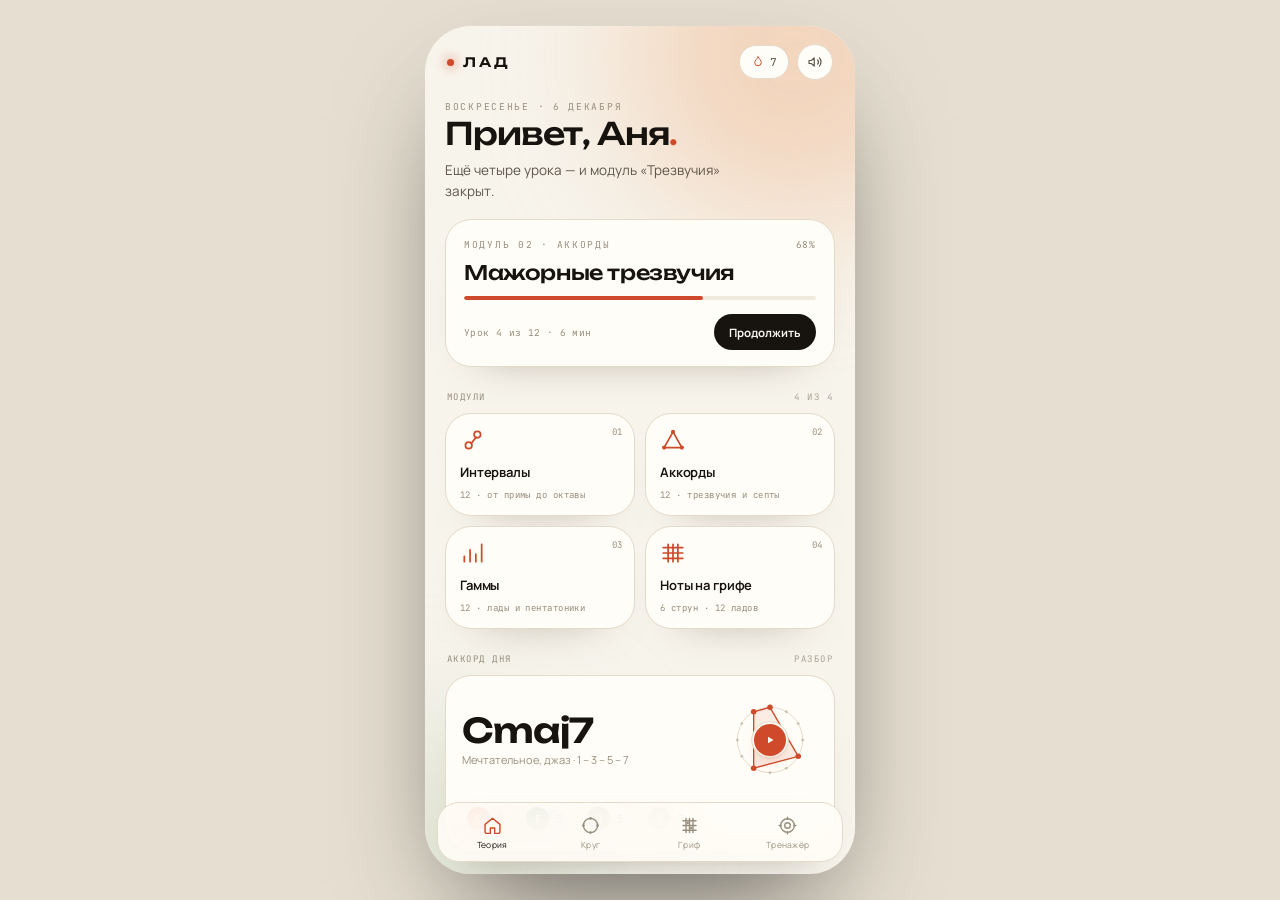
==== app.html @ 46d34e44 "ЛАД: четыре варианта дизайна, локальные шрифты и Android-оболочка" ====
<!doctype html>
<html lang="ru">
<head>
<meta charset="utf-8">
<meta name="viewport" content="width=device-width, initial-scale=1, viewport-fit=cover">
<title>ЛАД — теория на грифе</title>
<link rel="stylesheet" href="assets/fonts/fonts.css">
<link rel="stylesheet" href="assets/app.css">
</head>
<body>
<div class="app" id="app">
<script>document.getElementById('app').dataset.theme = new URLSearchParams(location.search).get('theme') || 'air';</script>
  <div class="glow" aria-hidden="true"><span></span><span></span></div>

  <header class="topbar">
    <div class="brand"><span class="brand-dot"></span>ЛАД</div>
    <div class="top-actions">
      <div class="streak" title="Серия дней подряд">
        <svg viewBox="0 0 24 24" width="14" height="14" fill="none" stroke="currentColor" stroke-width="1.7" stroke-linecap="round" stroke-linejoin="round"><path d="M12 3.4c2.9 3.7 5.6 6 5.6 9.5a5.6 5.6 0 0 1-11.2 0c0-1.9 1-3.4 2.5-4.9.9-1 2.1-2.5 3.1-4.6Z"/></svg>
        <span>7</span>
      </div>
      <button class="icon-btn" id="soundBtn" aria-label="Включить или выключить звук"></button>
    </div>
  </header>

  <main class="screen" id="screen"></main>

  <nav class="tabbar" aria-label="Разделы">
    <button class="tab" data-act="tab" data-tab="home">
      <svg viewBox="0 0 24 24" fill="none" stroke="currentColor" stroke-width="1.6" stroke-linecap="round" stroke-linejoin="round"><path d="M3.5 10.7 12 3.7l8.5 7v8.5a1.8 1.8 0 0 1-1.8 1.8h-4.2v-6.2h-5V21H5.3a1.8 1.8 0 0 1-1.8-1.8Z"/></svg>
      <span>Теория</span>
    </button>
    <button class="tab" data-act="tab" data-tab="circle">
      <svg viewBox="0 0 24 24" fill="none" stroke="currentColor" stroke-width="1.6"><circle cx="12" cy="12" r="8.1"/><circle cx="12" cy="3.9" r="1.5" fill="currentColor" stroke="none"/><circle cx="20.1" cy="12" r="1.5" fill="currentColor" stroke="none"/><circle cx="12" cy="20.1" r="1.5" fill="currentColor" stroke="none"/><circle cx="3.9" cy="12" r="1.5" fill="currentColor" stroke="none"/></svg>
      <span>Круг</span>
    </button>
    <button class="tab" data-act="tab" data-tab="neck">
      <svg viewBox="0 0 24 24" fill="none" stroke="currentColor" stroke-width="1.6" stroke-linecap="round"><path d="M4.5 6.5h15M4.5 12h15M4.5 17.5h15M8 4v16M12 4v16M16 4v16"/><circle cx="10" cy="9.2" r="1.35" fill="currentColor" stroke="none"/><circle cx="14" cy="14.8" r="1.35" fill="currentColor" stroke="none"/></svg>
      <span>Гриф</span>
    </button>
    <button class="tab" data-act="tab" data-tab="train">
      <svg viewBox="0 0 24 24" fill="none" stroke="currentColor" stroke-width="1.6"><circle cx="12" cy="12" r="7.8"/><circle cx="12" cy="12" r="3.2"/><path d="M12 2.4v2.4M12 19.2v2.4M2.4 12h2.4M19.2 12h2.4" stroke-linecap="round"/></svg>
      <span>Тренажёр</span>
    </button>
  </nav>
</div>
<script src="assets/app.js"></script>
</body>
</html>
---- assets/fonts/fonts.css ----
@font-face {
  font-family: "Unbounded";
  font-style: normal;
  font-weight: 200 900;
  font-display: swap;
  src: url("unbounded-cyr.woff2") format("woff2");
  unicode-range: U+0301, U+0400-045F, U+0490-0491, U+04B0-04B1, U+2116;
}

@font-face {
  font-family: "Unbounded";
  font-style: normal;
  font-weight: 200 900;
  font-display: swap;
  src: url("unbounded-lat.woff2") format("woff2");
  unicode-range: U+0000-00FF, U+0131, U+0152-0153, U+02BB-02BC, U+02C6, U+02DA, U+02DC, U+0304, U+0308, U+0329, U+2000-206F, U+20AC, U+2122, U+2191, U+2193, U+2212, U+2215, U+FEFF, U+FFFD;
}

@font-face {
  font-family: "Manrope";
  font-style: normal;
  font-weight: 200 800;
  font-display: swap;
  src: url("manrope-cyr.woff2") format("woff2");
  unicode-range: U+0301, U+0400-045F, U+0490-0491, U+04B0-04B1, U+2116;
}

@font-face {
  font-family: "Manrope";
  font-style: normal;
  font-weight: 200 800;
  font-display: swap;
  src: url("manrope-lat.woff2") format("woff2");
  unicode-range: U+0000-00FF, U+0131, U+0152-0153, U+02BB-02BC, U+02C6, U+02DA, U+02DC, U+0304, U+0308, U+0329, U+2000-206F, U+20AC, U+2122, U+2191, U+2193, U+2212, U+2215, U+FEFF, U+FFFD;
}

@font-face {
  font-family: "JetBrains Mono";
  font-style: normal;
  font-weight: 100 800;
  font-display: swap;
  src: url("jetbrains-mono-cyr.woff2") format("woff2");
  unicode-range: U+0301, U+0400-045F, U+0490-0491, U+04B0-04B1, U+2116;
}

@font-face {
  font-family: "JetBrains Mono";
  font-style: normal;
  font-weight: 100 800;
  font-display: swap;
  src: url("jetbrains-mono-lat.woff2") format("woff2");
  unicode-range: U+0000-00FF, U+0131, U+0152-0153, U+02BB-02BC, U+02C6, U+02DA, U+02DC, U+0304, U+0308, U+0329, U+2000-206F, U+20AC, U+2122, U+2191, U+2193, U+2212, U+2215, U+FEFF, U+FFFD;
}

@font-face {
  font-family: "Playfair Display";
  font-style: italic;
  font-weight: 400 900;
  font-display: swap;
  src: url("playfair-cyr-italic.woff2") format("woff2");
  unicode-range: U+0301, U+0400-045F, U+0490-0491, U+04B0-04B1, U+2116;
}

@font-face {
  font-family: "Playfair Display";
  font-style: italic;
  font-weight: 400 900;
  font-display: swap;
  src: url("playfair-lat-italic.woff2") format("woff2");
  unicode-range: U+0000-00FF, U+0131, U+0152-0153, U+02BB-02BC, U+02C6, U+02DA, U+02DC, U+0304, U+0308, U+0329, U+2000-206F, U+20AC, U+2122, U+2191, U+2193, U+2212, U+2215, U+FEFF, U+FFFD;
}

@font-face {
  font-family: "Playfair Display";
  font-style: normal;
  font-weight: 400 900;
  font-display: swap;
  src: url("playfair-cyr.woff2") format("woff2");
  unicode-range: U+0301, U+0400-045F, U+0490-0491, U+04B0-04B1, U+2116;
}

@font-face {
  font-family: "Playfair Display";
  font-style: normal;
  font-weight: 400 900;
  font-display: swap;
  src: url("playfair-lat.woff2") format("woff2");
  unicode-range: U+0000-00FF, U+0131, U+0152-0153, U+02BB-02BC, U+02C6, U+02DA, U+02DC, U+0304, U+0308, U+0329, U+2000-206F, U+20AC, U+2122, U+2191, U+2193, U+2212, U+2215, U+FEFF, U+FFFD;
}
---- assets/app.css ----
/* ============================================================
   ЛАД — прототип приложения для гитаристов
   Один интерфейс · четыре темы
   ============================================================ */

*, *::before, *::after { box-sizing: border-box; }
html, body { height: 100%; }
body {
  margin: 0;
  overflow: hidden;
  background: #0c0c0e;
  color: #15130f;
  font-family: "Manrope", "Segoe UI", system-ui, -apple-system, sans-serif;
  -webkit-font-smoothing: antialiased;
  text-rendering: optimizeLegibility;
}
button { font: inherit; color: inherit; background: none; border: 0; padding: 0; cursor: pointer; -webkit-tap-highlight-color: transparent; }
button:focus-visible, a:focus-visible { outline: 2px solid var(--accent); outline-offset: 3px; }
input { font: inherit; }
p { margin: 0; }
::selection { background: var(--accent); color: var(--accent-ink); }

/* ------------------------------------------------ app shell */
.app {
  position: relative;
  isolation: isolate;
  display: flex;
  flex-direction: column;
  width: 100%;
  max-width: 430px;
  height: 100%;
  max-height: 920px;
  margin: 0 auto;
  overflow: hidden;
  background: var(--bg);
  color: var(--ink);
}

@media (min-width: 760px) {
  body { display: grid; place-items: center; padding: 26px; background: var(--stage, #0c0c0e); }
  .app {
    height: min(900px, calc(100vh - 52px));
    border-radius: 46px;
    box-shadow: 0 50px 120px -40px rgba(0, 0, 0, .65), 0 0 0 1px rgba(255, 255, 255, .06);
  }
}

/* decorative light */
.glow { position: absolute; inset: 0; z-index: 0; overflow: hidden; pointer-events: none; }
.glow span { position: absolute; display: block; border-radius: 50%; filter: blur(70px); opacity: .55; }

.topbar, .screen, .tabbar { position: relative; z-index: 1; }

/* ------------------------------------------------ tokens */
.app[data-theme="air"] {
  --bg: #f7f4ec;
  --surface: #fffdf7;
  --surface-2: #f0eadc;
  --ink: #17140f;
  --ink-2: #5d564b;
  --ink-3: #988f7f;
  --line: #e3dac9;
  --line-2: #efe8da;
  --node: #fffdf7;
  --node-line: #e7dcca;
  --accent: #cf4a2a;
  --accent-ink: #fff7f1;
  --accent-2: #5f7357;
  --accent-fill: rgba(207, 74, 42, .09);
  --deg-5: #8b8375;
  --deg-7: #b8ae9b;
  --dot-ink: #fffaf4;
  --tab-bg: rgba(255, 253, 247, .86);
  --card-shadow: 0 22px 46px -38px rgba(70, 48, 24, .55);
  --radius: 26px;
  --font-display: "Unbounded", "Manrope", sans-serif;
  --stage: #e6dfd1;
}
.app[data-theme="night"] {
  --bg: #09090b;
  --surface: #111114;
  --surface-2: #17171b;
  --ink: #f3efe5;
  --ink-2: #a9a49a;
  --ink-3: #6f6b61;
  --line: #242428;
  --line-2: #2e2e34;
  --node: #141418;
  --node-line: #2b2b31;
  --accent: #f0b23e;
  --accent-ink: #171005;
  --accent-2: #9080ff;
  --accent-fill: rgba(240, 178, 62, .11);
  --deg-5: #4b4b54;
  --deg-7: #35353c;
  --dot-ink: #fbf6ea;
  --tab-bg: rgba(13, 13, 16, .82);
  --card-shadow: none;
  --radius: 24px;
  --font-display: "Manrope", sans-serif;
  --stage: #050506;
}
.app[data-theme="glass"] {
  --bg: #110d22;
  --surface: rgba(255, 255, 255, .065);
  --surface-2: rgba(255, 255, 255, .10);
  --ink: #f8f6ff;
  --ink-2: #c7bfe3;
  --ink-3: #8e85ad;
  --line: rgba(255, 255, 255, .14);
  --line-2: rgba(255, 255, 255, .09);
  --node: rgba(255, 255, 255, .06);
  --node-line: rgba(255, 255, 255, .13);
  --accent: #79e3c0;
  --accent-ink: #062a21;
  --accent-2: #b8a2ff;
  --accent-fill: rgba(121, 227, 192, .12);
  --deg-5: #5d5580;
  --deg-7: #453f60;
  --dot-ink: #07271f;
  --tab-bg: rgba(26, 20, 48, .55);
  --card-shadow: inset 0 1px 0 rgba(255, 255, 255, .10), 0 18px 40px -30px rgba(0, 0, 0, .8);
  --radius: 26px;
  --font-display: "Unbounded", "Manrope", sans-serif;
  --stage: #090614;
}
.app[data-theme="score"] {
  --bg: #f0e9da;
  --surface: #f9f4e7;
  --surface-2: #e8dfcc;
  --ink: #211d17;
  --ink-2: #5e5545;
  --ink-3: #948a76;
  --line: #d6cbb6;
  --line-2: #e4dbc9;
  --node: #f7f1e3;
  --node-line: #d8ccb7;
  --accent: #8b2e22;
  --accent-ink: #fbf4e6;
  --accent-2: #2e4a39;
  --accent-fill: rgba(139, 46, 34, .08);
  --deg-5: #7b7059;
  --deg-7: #a79b83;
  --dot-ink: #fbf5e8;
  --tab-bg: rgba(240, 233, 218, .95);
  --card-shadow: 0 1px 0 rgba(255, 255, 255, .7) inset, 0 12px 30px -28px rgba(60, 45, 25, .6);
  --radius: 8px;
  --font-display: "Playfair Display", Georgia, serif;
  --stage: #d9d0bd;
}

/* stage behind the phone frame (desktop) */
body[data-theme="air"] { background: #e6dfd1; }
body[data-theme="night"] { background: #050506; }
body[data-theme="glass"] { background: #090614; }
body[data-theme="score"] { background: #d9d0bd; }

/* theme atmospheres */
.app[data-theme="air"] .glow span:nth-child(1) { width: 340px; height: 340px; top: -140px; right: -110px; background: #f0c7a8; opacity: .7; }
.app[data-theme="air"] .glow span:nth-child(2) { width: 300px; height: 300px; bottom: -150px; left: -130px; background: #cfd8c2; opacity: .55; }
.app[data-theme="night"] .glow span:nth-child(1) { width: 420px; height: 420px; top: 60px; left: 50%; transform: translateX(-50%); background: #f0b23e; opacity: .10; }
.app[data-theme="night"] .glow span:nth-child(2) { width: 260px; height: 260px; bottom: -120px; right: -100px; background: #6b5cff; opacity: .10; }
.app[data-theme="glass"] { background: radial-gradient(120% 80% at 12% 0%, #2b1d55 0%, transparent 62%), radial-gradient(100% 70% at 92% 16%, #103c43 0%, transparent 58%), radial-gradient(130% 90% at 50% 112%, #241a46 0%, transparent 62%), #100c1f; }
.app[data-theme="glass"] .glow span:nth-child(1) { width: 320px; height: 320px; top: -100px; left: -80px; background: #7a4dff; opacity: .35; }
.app[data-theme="glass"] .glow span:nth-child(2) { width: 300px; height: 300px; bottom: -110px; right: -90px; background: #25b39a; opacity: .28; }
.app[data-theme="score"]::before {
  content: ""; position: absolute; inset: 0; z-index: 0; pointer-events: none;
  background-image: repeating-linear-gradient(to bottom, transparent 0 27px, rgba(70, 50, 30, .035) 27px 28px);
}
.app[data-theme="score"] .glow { display: none; }

/* ------------------------------------------------ top bar */
.topbar {
  display: flex; align-items: center; justify-content: space-between;
  gap: 12px; padding: 18px 22px 8px; min-height: 58px;
}
.brand {
  display: flex; align-items: center; gap: 9px;
  font-family: var(--font-display); font-size: 13px; font-weight: 600;
  letter-spacing: .22em;
}
.brand-dot { width: 7px; height: 7px; border-radius: 50%; background: var(--accent); box-shadow: 0 0 12px var(--accent); }
[data-theme="score"] .brand { font-family: "Playfair Display", serif; font-weight: 600; letter-spacing: .1em; font-size: 16px; }
[data-theme="score"] .brand-dot { border-radius: 0; transform: rotate(45deg); width: 6px; height: 6px; }
.top-actions { display: flex; align-items: center; gap: 8px; }
.streak {
  display: flex; align-items: center; gap: 5px;
  height: 34px; padding: 0 11px; border-radius: 999px;
  border: 1px solid var(--line); color: var(--ink-2);
  font-family: "JetBrains Mono", monospace; font-size: 11px;
  background: var(--surface);
}
.streak svg { color: var(--accent); }
.icon-btn {
  width: 36px; height: 36px; border-radius: 50%;
  display: grid; place-items: center;
  border: 1px solid var(--line); color: var(--ink-2);
  background: var(--surface);
  transition: color .2s, border-color .2s;
}
.icon-btn:hover { color: var(--ink); }
[data-theme="glass"] .icon-btn, [data-theme="glass"] .streak { backdrop-filter: blur(14px); }

/* ------------------------------------------------ screen */
.screen {
  flex: 1;
  overflow-y: auto;
  overflow-x: hidden;
  padding: 4px 20px 116px;
  scrollbar-width: none;
  overscroll-behavior: contain;
}
.screen::-webkit-scrollbar { display: none; }

.shead { display: flex; align-items: flex-end; justify-content: space-between; gap: 12px; margin: 8px 0 16px; }
.shead h1 {
  margin: 5px 0 0;
  font-family: var(--font-display);
  font-size: 31px; font-weight: 500; line-height: 1.02; letter-spacing: -.03em;
  color: var(--ink);
}
[data-theme="night"] .shead h1 { font-weight: 800; letter-spacing: -.045em; }
[data-theme="score"] .shead h1 { font-size: 37px; font-weight: 500; letter-spacing: -.01em; }
.shead .meta {
  font-family: "JetBrains Mono", monospace; font-size: 9px;
  letter-spacing: .14em; text-transform: uppercase; color: var(--ink-3);
  text-align: right; padding-bottom: 4px; line-height: 1.7;
}
.kicker {
  font-family: "JetBrains Mono", monospace; font-size: 9.5px;
  letter-spacing: .18em; text-transform: uppercase; color: var(--ink-3);
}
.lead { margin: -6px 0 18px; font-size: 13.5px; line-height: 1.55; color: var(--ink-2); max-width: 300px; }
.dot-accent { color: var(--accent); }
.mono { font-family: "JetBrains Mono", monospace; font-size: 9.5px; letter-spacing: .08em; color: var(--ink-3); }

.slabel {
  display: flex; align-items: center; justify-content: space-between;
  margin: 24px 2px 10px;
  font-family: "JetBrains Mono", monospace; font-size: 9px;
  letter-spacing: .16em; text-transform: uppercase; color: var(--ink-3);
}
.slabel span:last-child { color: var(--ink-3); opacity: .8; }

/* ------------------------------------------------ primitives */
.card {
  background: var(--surface);
  border: 1px solid var(--line);
  border-radius: var(--radius);
  box-shadow: var(--card-shadow);
}
[data-theme="glass"] .card { backdrop-filter: blur(18px) saturate(130%); }

.seg {
  display: flex; gap: 3px; padding: 4px;
  background: var(--surface-2);
  border-radius: 999px;
  border: 1px solid transparent;
}
[data-theme="glass"] .seg { border-color: var(--line); backdrop-filter: blur(14px); }
.seg button {
  flex: 1; height: 34px; border-radius: 999px;
  font-size: 11.5px; font-weight: 600; color: var(--ink-3);
  transition: background .25s ease, color .25s ease;
}
.seg button.on { background: var(--surface); color: var(--ink); box-shadow: 0 2px 10px -4px rgba(0, 0, 0, .3); }
[data-theme="night"] .seg button.on { background: var(--accent); color: var(--accent-ink); }
[data-theme="glass"] .seg button.on { background: rgba(255, 255, 255, .12); color: var(--ink); }
[data-theme="score"] .seg { border-radius: 4px; background: transparent; border: 1px solid var(--line); padding: 3px; }
[data-theme="score"] .seg button { border-radius: 2px; font-family: "JetBrains Mono", monospace; font-size: 10px; letter-spacing: .08em; text-transform: uppercase; }
[data-theme="score"] .seg button.on { background: var(--ink); color: var(--bg); }

.btn-primary {
  display: inline-flex; align-items: center; justify-content: center; gap: 10px;
  height: 52px; padding: 0 22px; border-radius: 16px;
  background: var(--accent); color: var(--accent-ink);
  font-weight: 700; font-size: 13.5px;
  box-shadow: 0 16px 30px -18px var(--accent);
  transition: transform .18s ease, box-shadow .18s ease;
}
.btn-primary:active { transform: scale(.985); }
[data-theme="score"] .btn-primary { border-radius: 3px; font-family: "JetBrains Mono", monospace; font-size: 11px; letter-spacing: .12em; text-transform: uppercase; }
[data-theme="glass"] .btn-primary { background: linear-gradient(135deg, #8ff0d1, #6ad3c4); }
.btn-sm {
  height: 36px; padding: 0 15px; border-radius: 999px;
  background: var(--ink); color: var(--bg);
  font-size: 11.5px; font-weight: 700;
}
[data-theme="score"] .btn-sm { border-radius: 3px; font-family: "JetBrains Mono", monospace; font-size: 10px; letter-spacing: .06em; }

/* ------------------------------------------------ home */
.hero { padding: 18px 18px 16px; margin-top: 4px; }
.hero-top { display: flex; justify-content: space-between; align-items: center; }
.hero-title { margin: 10px 0 12px; font-family: var(--font-display); font-size: 20px; font-weight: 500; letter-spacing: -.02em; line-height: 1.15; }
[data-theme="night"] .hero-title { font-weight: 700; }
[data-theme="score"] .hero-title { font-size: 24px; }
.bar { height: 4px; border-radius: 99px; background: var(--surface-2); overflow: hidden; }
.bar i { display: block; height: 100%; border-radius: 99px; background: var(--accent); }
.hero-foot { display: flex; align-items: center; justify-content: space-between; gap: 10px; margin-top: 14px; }
.hero-foot span { font-family: "JetBrains Mono", monospace; font-size: 9.5px; color: var(--ink-3); letter-spacing: .04em; }

.mod-grid { display: grid; grid-template-columns: 1fr 1fr; gap: 10px; }
.mod {
  position: relative; overflow: hidden;
  padding: 13px 14px 12px; min-height: 96px;
  display: flex; flex-direction: column; justify-content: space-between;
  text-align: left;
  background: var(--surface); border: 1px solid var(--line); border-radius: var(--radius);
  box-shadow: var(--card-shadow);
  transition: transform .2s ease, border-color .2s ease;
}
.mod:hover { transform: translateY(-2px); border-color: var(--ink-3); }
[data-theme="glass"] .mod { backdrop-filter: blur(18px); }
.mod svg { color: var(--accent); }
.mod-name { display: block; font-size: 13px; font-weight: 650; letter-spacing: -.01em; margin-top: 10px; }
.mod-count { font-family: "JetBrains Mono", monospace; font-size: 9px; color: var(--ink-3); letter-spacing: .05em; margin-top: 3px; }
.mod .corner { position: absolute; top: 12px; right: 12px; font-family: "JetBrains Mono", monospace; font-size: 9px; color: var(--ink-3); }

.chord-day { padding: 16px; display: flex; flex-direction: column; gap: 14px; }
.chord-day-top { display: flex; align-items: center; justify-content: space-between; gap: 12px; }
.chord-day-info { min-width: 0; }
.chord-day .sym { font-family: var(--font-display); font-size: 34px; font-weight: 600; letter-spacing: -.03em; line-height: 1; }
[data-theme="score"] .chord-day .sym { font-weight: 500; }
.chord-day .feel { font-size: 11px; color: var(--ink-3); margin-top: 5px; line-height: 1.45; }

.mw-btn { position: relative; flex: none; display: grid; place-items: center; width: 96px; height: 96px; border-radius: 50%; transition: transform .2s ease; }
.mw-btn:active { transform: scale(.96); }
.mw-btn-ic {
  position: absolute; display: grid; place-items: center;
  width: 32px; height: 32px; border-radius: 50%;
  background: var(--accent); color: var(--accent-ink);
  box-shadow: 0 8px 18px -10px var(--accent);
}
.mw-btn-ic svg { width: 12px; height: 12px; }
.mini-wheel { display: block; overflow: visible; }
.mw-rail { fill: none; stroke: var(--line); stroke-width: 1; }
.mw-poly { fill: var(--accent-fill); stroke: var(--accent); stroke-width: 1.4; stroke-linejoin: round; }
.mw-core { fill: var(--surface); stroke: var(--line); stroke-width: 1; }
.mw-dot { fill: var(--ink-3); opacity: .45; }
.mw-dot.is-on { fill: var(--accent); opacity: 1; }
.note-row { display: flex; gap: 7px; flex-wrap: wrap; }
.note-chip {
  display: flex; align-items: center; gap: 7px;
  height: 32px; padding: 0 11px 0 4px;
  border: 1px solid var(--line); border-radius: 999px;
  background: transparent; color: var(--ink-2);
  font-size: 11.5px; font-weight: 600;
}
.note-chip b {
  width: 23px; height: 23px; border-radius: 50%;
  display: grid; place-items: center;
  background: var(--accent); color: var(--accent-ink);
  font-size: 10px; font-weight: 700;
}
.note-chip.is-third b { background: var(--accent-2); color: var(--dot-ink); }
.note-chip.is-fifth b { background: var(--deg-5); color: var(--dot-ink); }
.note-chip.is-seventh b { background: var(--deg-7); color: var(--dot-ink); }

/* ------------------------------------------------ circle */
.wheel-wrap { position: relative; width: min(100%, 330px); margin: 2px auto 0; aspect-ratio: 1; }
.wheel-wrap svg { display: block; width: 100%; height: 100%; overflow: visible; }
.wheel-center { position: absolute; inset: 0; display: grid; place-content: center; text-align: center; pointer-events: none; }
.wheel-center > * { max-width: 120px; margin-left: auto; margin-right: auto; }
.wheel-sym {
  font-family: var(--font-display); font-size: 33px; font-weight: 500;
  letter-spacing: -.04em; line-height: 1; color: var(--ink);
}
[data-theme="night"] .wheel-sym { font-weight: 700; }
[data-theme="glass"] .wheel-sym { font-weight: 300; }
.wheel-sub {
  margin-top: 8px;
  font-family: "JetBrains Mono", monospace; font-size: 8px;
  letter-spacing: .14em; text-transform: uppercase; color: var(--ink-3);
  line-height: 1.5;
}
.wheel-name { margin-top: 5px; font-size: 10px; line-height: 1.35; color: var(--ink-2); letter-spacing: .01em; }

.wheel text { font-family: "Manrope", sans-serif; }
.wnode { cursor: pointer; }
.wnode .base { fill: var(--node); stroke: var(--node-line); stroke-width: 1; transition: fill .25s ease, stroke .25s ease; }
.wnode .halo { fill: var(--accent); opacity: 0; transition: opacity .3s ease; }
.wnode .lbl { fill: var(--ink-2); font-size: 11px; font-weight: 600; letter-spacing: -.02em; }
.wnode .sol { fill: var(--ink-3); font-size: 5.6px; letter-spacing: .02em; opacity: .6; transition: opacity .2s ease, fill .2s ease; }
.wnode.is-on .base { fill: var(--accent); stroke: var(--accent); }
.wnode.is-on .lbl { fill: var(--accent-ink); }
.wnode.is-on .sol { fill: var(--accent-ink); opacity: .8; font-size: 6.6px; font-weight: 700; }
.wnode.is-on .halo { opacity: .14; }
.wnode.is-root .base { stroke: var(--bg); stroke-width: 2; }
.wnode.is-root .lbl { font-weight: 800; }
.wnode.is-dim .base { opacity: .5; }
.wnode.is-dim .lbl { opacity: .55; }
.wnode:hover .base { stroke: var(--accent); }
.wheel .poly { fill: var(--accent-fill); stroke: var(--accent); stroke-width: 1.4; stroke-linejoin: round; }
.wheel .rail { fill: none; stroke: var(--line); stroke-width: 1; }
.wheel .rail-soft { fill: none; stroke: var(--line); stroke-width: 1; opacity: .45; }
.wheel .tick { stroke: var(--line); stroke-width: 1; opacity: .8; }
.wheel .arc { fill: none; stroke: var(--accent); stroke-width: 2; stroke-linecap: round; }
.wheel .arc-label { font-family: "JetBrains Mono", monospace; font-size: 8.5px; fill: var(--ink); }
.wheel .deg { font-family: "JetBrains Mono", monospace; font-size: 6.5px; fill: var(--ink-3); }
.wheel .deg-strong { fill: var(--accent); font-weight: 600; }
.wheel .disc { fill: var(--bg); opacity: .94; }

.tones { display: flex; justify-content: center; flex-wrap: wrap; gap: 7px; margin-top: 8px; }
.tone {
  display: flex; align-items: center; gap: 7px;
  height: 32px; padding: 0 11px 0 4px;
  border: 1px solid var(--line); border-radius: 999px;
  font-size: 11.5px; font-weight: 600; color: var(--ink-2);
  background: transparent;
}
.tone b { width: 23px; height: 23px; border-radius: 50%; display: grid; place-items: center; background: var(--accent); color: var(--accent-ink); font-size: 10px; }
.tone.is-2 b { background: var(--accent-2); color: var(--dot-ink); }
.tone.is-3 b { background: var(--deg-5); color: var(--dot-ink); }
.tone.is-4 b { background: var(--deg-7); color: var(--dot-ink); }
.tone small { font-family: "JetBrains Mono", monospace; font-size: 8.5px; color: var(--ink-3); }

.play-row { display: flex; gap: 9px; margin-top: 14px; }
.play-row .btn-primary { flex: 1; }
.btn-square { width: 52px; height: 52px; border-radius: 16px; border: 1px solid var(--line); display: grid; place-items: center; color: var(--ink-2); background: var(--surface); transition: background .18s, color .18s, border-color .18s; }
.btn-square:hover { color: var(--ink); border-color: var(--ink-3); }
.btn-square.on { background: var(--accent); border-color: var(--accent); color: var(--accent-ink); }
[data-theme="score"] .btn-square { border-radius: 3px; }

.controls { margin-top: 16px; padding: 16px; display: flex; flex-direction: column; gap: 16px; }
.ctl-head { display: flex; align-items: center; justify-content: space-between; margin-bottom: 9px; }
.ctl-head span:first-child { font-family: "JetBrains Mono", monospace; font-size: 9px; letter-spacing: .14em; text-transform: uppercase; color: var(--ink-3); }
.ctl-head span:last-child { font-size: 11px; color: var(--ink-2); font-weight: 600; }

.root-grid { display: grid; grid-template-columns: repeat(6, 1fr); gap: 6px; }
.root-btn {
  height: 33px; border-radius: 10px; border: 1px solid var(--line);
  font-size: 11px; font-weight: 600; color: var(--ink-2);
  display: grid; place-items: center;
  transition: background .18s, color .18s, border-color .18s;
}
.root-btn:hover { border-color: var(--ink-3); }
.root-btn.on { background: var(--accent); border-color: var(--accent); color: var(--accent-ink); }
[data-theme="score"] .root-btn { border-radius: 2px; font-family: "JetBrains Mono", monospace; font-size: 10px; }

.chips { display: flex; gap: 6px; overflow-x: auto; padding: 1px 0 3px; scrollbar-width: none; margin: 0 -2px; }
.chips::-webkit-scrollbar { display: none; }
.chip {
  flex: none; height: 33px; padding: 0 13px; border-radius: 999px;
  border: 1px solid var(--line); color: var(--ink-2);
  font-size: 11.5px; font-weight: 600; white-space: nowrap;
  transition: background .18s, color .18s, border-color .18s;
}
.chip.on { background: var(--ink); border-color: var(--ink); color: var(--bg); }
.chip.is-static { display: inline-flex; align-items: center; border-style: dashed; color: var(--ink-2); cursor: default; }
[data-theme="night"] .chip.on { background: var(--accent); border-color: var(--accent); color: var(--accent-ink); }
[data-theme="glass"] .chip.on { background: var(--accent); border-color: var(--accent); color: var(--accent-ink); }
[data-theme="score"] .chip { border-radius: 3px; font-family: "JetBrains Mono", monospace; font-size: 9.5px; letter-spacing: .04em; text-transform: uppercase; }
[data-theme="score"] .chip.on { background: var(--ink); color: var(--bg); }

.inversion { display: flex; gap: 5px; }
.inversion button {
  flex: 1; height: 32px; border-radius: 9px; border: 1px solid var(--line);
  font-size: 10.5px; color: var(--ink-3); font-weight: 600;
}
.inversion button.on { border-color: var(--ink); color: var(--ink); }

/* interval slider */
.slider-block { padding-top: 2px; }
.slider-top { display: flex; align-items: baseline; justify-content: space-between; margin-bottom: 12px; }
.slider-top b { font-family: var(--font-display); font-size: 22px; font-weight: 500; letter-spacing: -.02em; }
[data-theme="night"] .slider-top b { font-weight: 700; }
.slider-top span { font-family: "JetBrains Mono", monospace; font-size: 9px; color: var(--ink-3); letter-spacing: .1em; text-transform: uppercase; }
input[type="range"] {
  -webkit-appearance: none; appearance: none; width: 100%; height: 26px; background: transparent; margin: 0;
}
input[type="range"]::-webkit-slider-runnable-track {
  height: 3px; border-radius: 99px;
  background: linear-gradient(to right, var(--accent) var(--fill, 50%), var(--line) var(--fill, 50%));
}
input[type="range"]::-webkit-slider-thumb {
  -webkit-appearance: none; appearance: none;
  width: 22px; height: 22px; margin-top: -9.5px; border-radius: 50%;
  background: var(--bg); border: 2px solid var(--accent);
  box-shadow: 0 4px 12px -4px rgba(0, 0, 0, .4);
}
input[type="range"]::-moz-range-track { height: 3px; background: var(--line); border-radius: 99px; }
input[type="range"]::-moz-range-progress { height: 3px; background: var(--accent); border-radius: 99px; }
input[type="range"]::-moz-range-thumb { width: 18px; height: 18px; border-radius: 50%; background: var(--bg); border: 2px solid var(--accent); }
.scale-marks { display: flex; justify-content: space-between; margin-top: 2px; font-family: "JetBrains Mono", monospace; font-size: 7.5px; color: var(--ink-3); letter-spacing: .02em; }

.harmony { margin-top: 16px; }
.harmony-row { display: flex; gap: 6px; overflow-x: auto; padding-bottom: 3px; scrollbar-width: none; }
.harmony-row::-webkit-scrollbar { display: none; }
.harmony-row button {
  flex: none; min-width: 54px; padding: 9px 10px; border-radius: 12px;
  border: 1px solid var(--line); display: flex; flex-direction: column; gap: 3px; align-items: flex-start;
  background: var(--surface);
}
.harmony-row .rn { font-family: "JetBrains Mono", monospace; font-size: 8px; color: var(--ink-3); letter-spacing: .08em; }
.harmony-row .ch { font-size: 12px; font-weight: 700; color: var(--ink); }
[data-theme="score"] .harmony-row button { border-radius: 2px; }

/* ------------------------------------------------ neck */
.neck-card { padding: 12px 8px 6px; overflow: hidden; }
.neck-card > svg { display: block; width: 100%; height: auto; }
.fb-string { stroke: var(--line); stroke-width: 1; }
.fb-string.thick { stroke: var(--ink-3); stroke-width: 1.4; }
.fb-fret { stroke: var(--line); stroke-width: 1; opacity: .9; }
.fb-nut { stroke: var(--ink-2); stroke-width: 4; stroke-linecap: round; }
.fb-fretnum { font-family: "JetBrains Mono", monospace; font-size: 6px; fill: var(--ink-3); }
.fb-string-name { font-family: "JetBrains Mono", monospace; font-size: 7px; fill: var(--ink-3); }
.fb-inlay { fill: var(--line); opacity: .85; }
.fb-dot text { font-family: "Manrope", sans-serif; font-size: 6.6px; font-weight: 700; fill: var(--dot-ink); }
.fb-dot .ring { fill: none; stroke: var(--bg); stroke-width: 1.4; opacity: .9; }
.fb-dot.d1 circle.fill { fill: var(--accent); }
.fb-dot.d2 circle.fill { fill: var(--accent-2); }
.fb-dot.d3 circle.fill { fill: var(--deg-5); }
.fb-dot.d4 circle.fill { fill: var(--deg-7); }
.fb-dot.dim { opacity: .42; }
.fb-hit { fill: transparent; cursor: pointer; }
.fb-hit:hover { fill: var(--accent); opacity: .08; }
.fb-col-hint { fill: var(--accent-fill); }

.legend { display: flex; flex-wrap: wrap; gap: 12px; margin-top: 14px; padding: 0 4px; }
.legend span { display: flex; align-items: center; gap: 6px; font-size: 10.5px; color: var(--ink-3); }
.legend i { width: 8px; height: 8px; border-radius: 50%; display: block; }

.tip { display: flex; gap: 12px; padding: 15px 16px; margin-top: 14px; align-items: flex-start; }
.tip .num { font-family: var(--font-display); font-size: 18px; color: var(--accent); line-height: 1; }
.tip p { font-size: 12px; line-height: 1.6; color: var(--ink-2); }
.tip b { color: var(--ink); font-weight: 700; }

.neck-readout {
  display: flex; align-items: center; justify-content: space-between;
  margin-top: 10px; padding: 0 6px;
  font-family: "JetBrains Mono", monospace; font-size: 9.5px;
  color: var(--ink-3); letter-spacing: .04em; min-height: 14px;
}
.neck-readout b { font-family: var(--font-display); font-size: 15px; color: var(--ink); letter-spacing: -.02em; }

/* ------------------------------------------------ trainer */
.stats { display: grid; grid-template-columns: repeat(3, 1fr); gap: 8px; margin-bottom: 14px; }
.stat { padding: 12px 12px 11px; border: 1px solid var(--line); border-radius: 14px; background: var(--surface); }
.stat b { display: block; font-family: var(--font-display); font-size: 19px; font-weight: 500; letter-spacing: -.02em; }
.stat span { font-family: "JetBrains Mono", monospace; font-size: 7.5px; letter-spacing: .12em; text-transform: uppercase; color: var(--ink-3); }
[data-theme="score"] .stat { border-radius: 3px; }

.quiz-card { padding: 18px 16px 14px; }
.quiz-q { font-family: var(--font-display); font-size: 24px; font-weight: 500; letter-spacing: -.025em; line-height: 1.2; margin: 8px 0 4px; }
[data-theme="night"] .quiz-q { font-weight: 700; }
.quiz-q em { font-style: normal; color: var(--accent); }
.quiz-hint { font-size: 11.5px; color: var(--ink-3); line-height: 1.5; }
.quiz-fb { margin-top: 12px; min-height: 44px; display: flex; align-items: center; justify-content: space-between; gap: 10px; }

/* СЃС‚СЂСѓРЅР°-РїРѕР»РѕСЃРєР° РІ С‚СЂРµРЅР°Р¶С‘СЂРµ */
.strip { display: block; width: 100%; height: auto; margin: 12px 0 2px; }
.strip-cell { fill: var(--surface-2); stroke: var(--line); stroke-width: 1; transition: fill .18s, stroke .18s; }
.strip-cell.is-chosen { stroke: var(--accent); stroke-dasharray: 3 3; stroke-width: 1.6; }
.strip-cell.is-hit { fill: var(--accent); stroke: var(--accent); stroke-dasharray: none; }
.strip-num { font-family: "JetBrains Mono", monospace; font-size: 8.5px; fill: var(--ink-3); }
.strip-num.is-hit { fill: var(--ink-2); }
.strip-dot-lbl { font-family: "Manrope", sans-serif; font-size: 12px; font-weight: 700; fill: var(--accent-ink); }
.strip .fb-hit:hover { fill: var(--accent); opacity: .09; }
.fb-text { font-size: 12px; font-weight: 600; display: flex; align-items: center; gap: 8px; }
.fb-text.ok { color: #2f7d51; }
.fb-text.no { color: var(--accent); }
[data-theme="night"] .fb-text.ok { color: #7fd6a0; }
[data-theme="glass"] .fb-text.ok { color: #8ef0c9; }
[data-theme="score"] .fb-text.ok { color: #2e6b45; }

.keypad-note { display: flex; align-items: center; gap: 10px; margin-top: 12px; }
.keypad-note .big { font-family: var(--font-display); font-size: 40px; line-height: 1; letter-spacing: -.04em; }

/* ------------------------------------------------ tabbar */
.tabbar {
  position: absolute; left: 12px; right: 12px; bottom: 12px;
  display: grid; grid-template-columns: repeat(4, 1fr);
  padding: 7px 5px 6px;
  background: var(--tab-bg);
  border: 1px solid var(--line);
  border-radius: 22px;
  backdrop-filter: blur(22px) saturate(140%);
  -webkit-backdrop-filter: blur(22px) saturate(140%);
  box-shadow: 0 18px 40px -26px rgba(0, 0, 0, .55);
}
.tab {
  display: flex; flex-direction: column; align-items: center; gap: 3px;
  padding: 5px 0 4px; border-radius: 15px;
  color: var(--ink-3); font-size: 8.5px; letter-spacing: .03em;
  transition: color .2s ease;
}
.tab svg { width: 21px; height: 21px; }
.tab.on { color: var(--ink); }
.tab.on svg { color: var(--accent); }
.tab:active { background: var(--surface-2); }
[data-theme="score"] .tabbar {
  left: 0; right: 0; bottom: 0; border-radius: 0; border: 0; border-top: 1px solid var(--line);
  background: var(--tab-bg); box-shadow: none; padding: 9px 10px 10px;
  backdrop-filter: none;
}
[data-theme="score"] .tab { font-family: "JetBrains Mono", monospace; font-size: 8px; letter-spacing: .1em; text-transform: uppercase; border-radius: 0; }
[data-theme="score"] .tab.on { box-shadow: inset 0 2px 0 var(--accent); }
[data-theme="glass"] .tabbar { background: rgba(22, 17, 42, .5); }

/* ------------------------------------------------ toast */
.toast {
  position: absolute; left: 50%; bottom: 100px; transform: translate(-50%, 8px);
  z-index: 20; padding: 9px 14px; border-radius: 999px;
  background: var(--ink); color: var(--bg);
  font-size: 11px; font-weight: 600; letter-spacing: .01em;
  opacity: 0; pointer-events: none;
  transition: opacity .2s ease, transform .2s ease;
  white-space: nowrap;
}
.toast.show { opacity: 1; transform: translate(-50%, 0); }

/* ------------------------------------------------ motion */
@keyframes rise { from { opacity: 0; transform: translateY(10px); } to { opacity: 1; transform: none; } }
.screen-enter > * { animation: rise .5s cubic-bezier(.2, .7, .2, 1) both; }
.screen-enter > *:nth-child(2) { animation-delay: .03s; }
.screen-enter > *:nth-child(3) { animation-delay: .06s; }
.screen-enter > *:nth-child(4) { animation-delay: .09s; }
.screen-enter > *:nth-child(5) { animation-delay: .12s; }
@keyframes pulse { 0% { transform: scale(.9); opacity: .5; } 100% { transform: scale(1.5); opacity: 0; } }
.pulse-ring { transform-origin: center; animation: pulse .6s ease-out; }

@media (prefers-reduced-motion: reduce) {
  *, *::before, *::after { animation-duration: .01ms !important; transition-duration: .01ms !important; }
}

/* small phones */
@media (max-width: 360px) {
  .screen { padding-left: 16px; padding-right: 16px; }
  .shead h1 { font-size: 27px; }
  .wheel-wrap { width: 300px; }
}
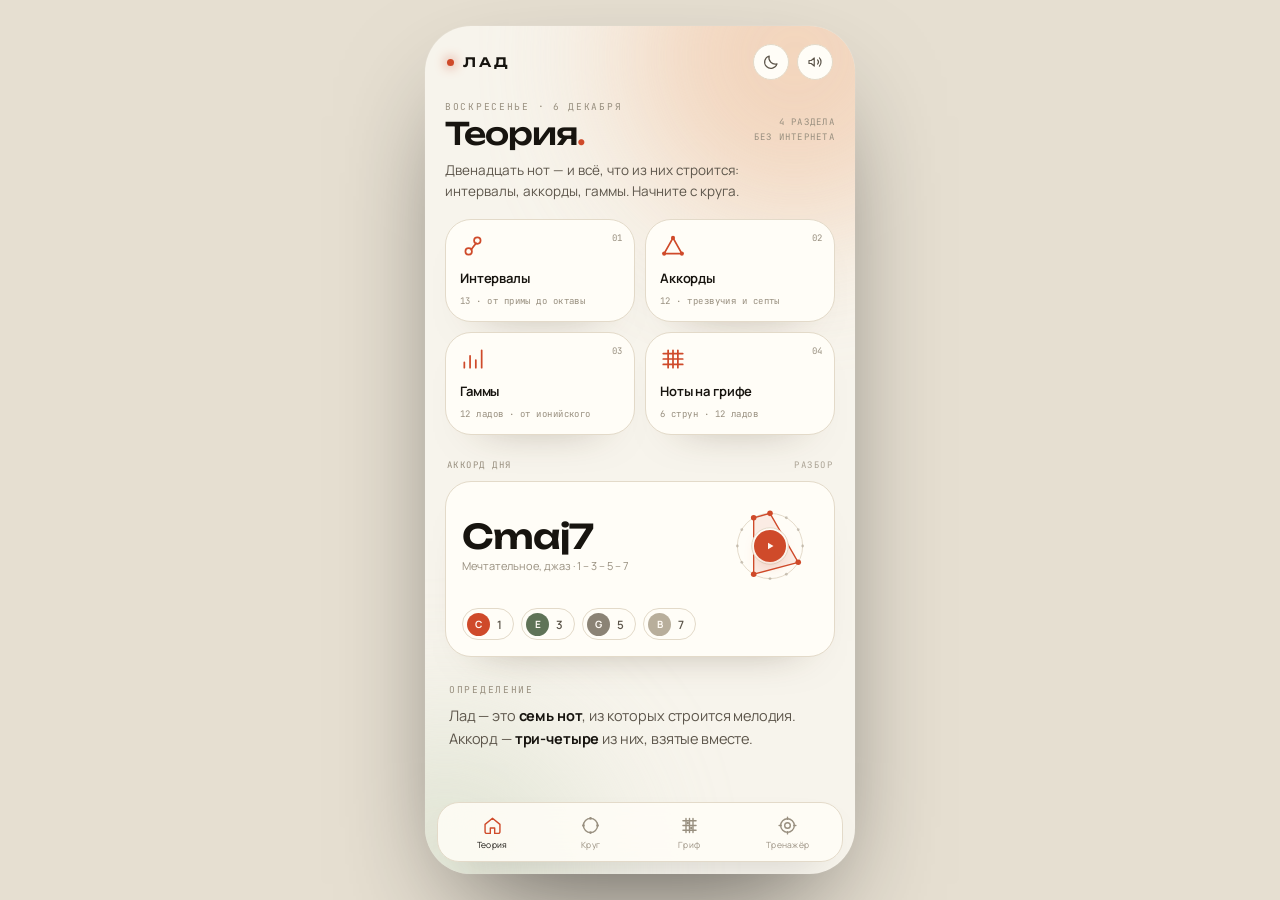
==== commit d465257e: "Тренажёр: шесть режимов, сложность и тональности перед серией - ноты на грифе, ноты в аккорде, сборк" ====
--- a/app.html
+++ b/app.html
@@ -15,10 +15,7 @@
   <header class="topbar">
     <div class="brand"><span class="brand-dot"></span>ЛАД</div>
     <div class="top-actions">
-      <div class="streak" title="Серия дней подряд">
-        <svg viewBox="0 0 24 24" width="14" height="14" fill="none" stroke="currentColor" stroke-width="1.7" stroke-linecap="round" stroke-linejoin="round"><path d="M12 3.4c2.9 3.7 5.6 6 5.6 9.5a5.6 5.6 0 0 1-11.2 0c0-1.9 1-3.4 2.5-4.9.9-1 2.1-2.5 3.1-4.6Z"/></svg>
-        <span>7</span>
-      </div>
+      <button class="icon-btn" id="themeBtn" aria-label="Светлая или тёмная тема" title="Тема"></button>
       <button class="icon-btn" id="soundBtn" aria-label="Включить или выключить звук"></button>
     </div>
   </header>
--- a/assets/app.css
+++ b/assets/app.css
@@ -91,8 +91,8 @@
   --accent-ink: #171005;
   --accent-2: #9080ff;
   --accent-fill: rgba(240, 178, 62, .11);
-  --deg-5: #4b4b54;
-  --deg-7: #35353c;
+  --deg-5: #78736a;
+  --deg-7: #56524b;
   --dot-ink: #fbf6ea;
   --tab-bg: rgba(13, 13, 16, .82);
   --card-shadow: none;
@@ -172,7 +172,7 @@
 /* ------------------------------------------------ top bar */
 .topbar {
   display: flex; align-items: center; justify-content: space-between;
-  gap: 12px; padding: 18px 22px 8px; min-height: 58px;
+  gap: 12px; padding: calc(18px + env(safe-area-inset-top, 0px)) 22px 8px; min-height: 58px;
 }
 .brand {
   display: flex; align-items: center; gap: 9px;
@@ -357,7 +357,12 @@
 .note-chip.is-seventh b { background: var(--deg-7); color: var(--dot-ink); }
 
 /* ------------------------------------------------ circle */
-.wheel-wrap { position: relative; width: min(100%, 330px); margin: 2px auto 0; aspect-ratio: 1; }
+.wheel-wrap {
+  position: relative; width: min(100%, 330px); margin: 2px auto 0; aspect-ratio: 1;
+  touch-action: none; cursor: grab; user-select: none; -webkit-user-select: none;
+}
+body.is-dragging .wheel-wrap { cursor: grabbing; }
+body.is-dragging { overscroll-behavior: none; }
 .wheel-wrap svg { display: block; width: 100%; height: 100%; overflow: visible; }
 .wheel-center { position: absolute; inset: 0; display: grid; place-content: center; text-align: center; pointer-events: none; }
 .wheel-center > * { max-width: 120px; margin-left: auto; margin-right: auto; }
@@ -414,12 +419,52 @@
 .tone.is-4 b { background: var(--deg-7); color: var(--dot-ink); }
 .tone small { font-family: "JetBrains Mono", monospace; font-size: 8.5px; color: var(--ink-3); }
 
+/* гамма: семь тонов должны помещаться в одну строку */
+.tones.dense { gap: 5px; }
+.tones.dense .tone { height: 29px; padding: 0 8px 0 3px; gap: 5px; font-size: 10.5px; }
+.tones.dense .tone b { width: 21px; height: 21px; font-size: 9px; }
+.tones.dense .tone small { font-size: 8px; }
+
+/* в гамме цвет не несёт смысла ступени — красим только тонику */
+.tones.is-scale .tone b { background: var(--surface-2); color: var(--ink-2); }
+.tones.is-scale .tone:first-child b { background: var(--accent); color: var(--accent-ink); }
+
 .play-row { display: flex; gap: 9px; margin-top: 14px; }
 .play-row .btn-primary { flex: 1; }
 .btn-square { width: 52px; height: 52px; border-radius: 16px; border: 1px solid var(--line); display: grid; place-items: center; color: var(--ink-2); background: var(--surface); transition: background .18s, color .18s, border-color .18s; }
 .btn-square:hover { color: var(--ink); border-color: var(--ink-3); }
 .btn-square.on { background: var(--accent); border-color: var(--accent); color: var(--accent-ink); }
 [data-theme="score"] .btn-square { border-radius: 3px; }
+
+/* строка управления кругом: сегменты + две круглые кнопки */
+.circle-bar { display: flex; align-items: center; gap: 8px; margin: 0 0 12px; }
+.circle-bar .seg { flex: 1; min-width: 0; }
+.round-btn {
+  width: 44px; height: 44px; flex: none; border-radius: 50%;
+  display: grid; place-items: center;
+  border: 1px solid var(--line); background: var(--surface); color: var(--ink-2);
+  transition: transform .16s ease, background .16s ease, color .16s ease, border-color .16s ease;
+}
+.round-btn svg { width: 17px; height: 17px; }
+.round-btn:active { transform: scale(.93); }
+.round-btn.on { background: var(--ink); border-color: var(--ink); color: var(--bg); }
+.circle-bar .round-btn[data-act="play"] {
+  background: var(--accent); border-color: transparent; color: var(--accent-ink);
+  box-shadow: 0 12px 24px -16px var(--accent);
+}
+[data-theme="score"] .round-btn { border-radius: 3px; }
+
+/* возврат к гамме после «аккордов в тональности» */
+.back-chip {
+  display: inline-flex; align-items: center; gap: 7px;
+  height: 30px; padding: 0 13px 0 8px; margin: 0 0 10px;
+  border-radius: 999px; border: 1px solid var(--line); background: var(--surface);
+  color: var(--ink); font-size: 11.5px; font-weight: 650; letter-spacing: -.01em;
+}
+.back-chip svg { width: 15px; height: 15px; color: var(--ink-3); }
+[data-theme="score"] .back-chip { border-radius: 3px; }
+
+.wheel-hint { text-align: center; font-size: 11px; line-height: 1.4; color: var(--ink-3); margin: 2px 0 0; }
 
 .controls { margin-top: 16px; padding: 16px; display: flex; flex-direction: column; gap: 16px; }
 .ctl-head { display: flex; align-items: center; justify-content: space-between; margin-bottom: 9px; }
@@ -498,8 +543,7 @@
 /* ------------------------------------------------ neck */
 .neck-card { padding: 12px 8px 6px; overflow: hidden; }
 .neck-card > svg { display: block; width: 100%; height: auto; }
-.fb-string { stroke: var(--line); stroke-width: 1; }
-.fb-string.thick { stroke: var(--ink-3); stroke-width: 1.4; }
+.fb-string { stroke: var(--line); }
 .fb-fret { stroke: var(--line); stroke-width: 1; opacity: .9; }
 .fb-nut { stroke: var(--ink-2); stroke-width: 4; stroke-linecap: round; }
 .fb-fretnum { font-family: "JetBrains Mono", monospace; font-size: 6px; fill: var(--ink-3); }
@@ -520,6 +564,32 @@
 .legend span { display: flex; align-items: center; gap: 6px; font-size: 10.5px; color: var(--ink-3); }
 .legend i { width: 8px; height: 8px; border-radius: 50%; display: block; }
 
+/* короткое определение внизу главной */
+.pull { margin: 26px 4px 0; }
+.pull .kicker { margin-bottom: 9px; }
+.pull p { margin: 0; font-size: 14.5px; line-height: 1.55; letter-spacing: -.01em; color: var(--ink-2); }
+.pull b { color: var(--ink); font-weight: 700; }
+[data-theme="score"] .pull p { font-family: "Playfair Display", serif; font-size: 16px; }
+
+/* аппликатуры */
+.shapes { display: grid; grid-template-columns: repeat(4, 1fr); gap: 7px; }
+.shape {
+  display: flex; flex-direction: column; align-items: center; gap: 2px;
+  padding: 10px 4px 8px; border: 1px solid var(--line); border-radius: 14px;
+  background: var(--surface); transition: transform .16s ease, border-color .16s ease;
+}
+.shape:active { transform: scale(.97); border-color: var(--ink-3); }
+.shape-svg { width: 100%; height: auto; display: block; }
+.sh-fret { stroke: var(--line); stroke-width: .7; }
+.sh-str { stroke: var(--ink-3); opacity: .5; }
+.sh-nut { stroke: var(--ink-2); stroke-width: 2.2; stroke-linecap: round; }
+.sh-dot { fill: var(--accent); }
+.sh-open { fill: none; stroke: var(--ink-2); stroke-width: 1; }
+.sh-mute { stroke: var(--ink-3); stroke-width: .9; fill: none; }
+.sh-base { font-family: "JetBrains Mono", monospace; font-size: 5.4px; fill: var(--ink-3); text-anchor: end; }
+.shape-lbl { font-size: 9px; letter-spacing: .05em; text-transform: uppercase; color: var(--ink-3); }
+[data-theme="score"] .shape { border-radius: 2px; }
+
 .tip { display: flex; gap: 12px; padding: 15px 16px; margin-top: 14px; align-items: flex-start; }
 .tip .num { font-family: var(--font-display); font-size: 18px; color: var(--accent); line-height: 1; }
 .tip p { font-size: 12px; line-height: 1.6; color: var(--ink-2); }
@@ -547,7 +617,7 @@
 .quiz-hint { font-size: 11.5px; color: var(--ink-3); line-height: 1.5; }
 .quiz-fb { margin-top: 12px; min-height: 44px; display: flex; align-items: center; justify-content: space-between; gap: 10px; }
 
-/* СЃС‚СЂСѓРЅР°-РїРѕР»РѕСЃРєР° РІ С‚СЂРµРЅР°Р¶С‘СЂРµ */
+/* струна-полоска в тренажёре */
 .strip { display: block; width: 100%; height: auto; margin: 12px 0 2px; }
 .strip-cell { fill: var(--surface-2); stroke: var(--line); stroke-width: 1; transition: fill .18s, stroke .18s; }
 .strip-cell.is-chosen { stroke: var(--accent); stroke-dasharray: 3 3; stroke-width: 1.6; }
@@ -566,6 +636,53 @@
 .keypad-note { display: flex; align-items: center; gap: 10px; margin-top: 12px; }
 .keypad-note .big { font-family: var(--font-display); font-size: 40px; line-height: 1; letter-spacing: -.04em; }
 
+/* тренажёр: режим, сложность, ответы */
+.setup { padding: 16px 14px; }
+.slabel + .seg { margin-bottom: 16px; }
+.mode-grid { display: grid; grid-template-columns: 1fr 1fr; gap: 8px; margin: 10px 0 18px; }
+.mode-card { text-align: left; padding: 11px 12px 12px; border: 1px solid var(--line); border-radius: 14px; background: transparent; transition: border-color .18s, background .18s; }
+.mode-card b { display: block; font-size: 12.5px; font-weight: 650; letter-spacing: -.01em; }
+.mode-card span { display: block; margin-top: 4px; font-size: 10px; line-height: 1.35; color: var(--ink-3); }
+.mode-card.on { border-color: var(--accent); background: var(--accent-fill); }
+[data-theme="score"] .mode-card { border-radius: 3px; }
+
+.seg.three button { font-size: 10.5px; padding: 0 4px; }
+.btn-primary.wide { width: 100%; margin-top: 16px; }
+.btn-primary[disabled] { opacity: .4; box-shadow: none; }
+.btn-ghost { display: block; width: 100%; height: 44px; margin-top: 10px; border: 1px solid var(--line); border-radius: 14px; font-size: 12px; font-weight: 650; color: var(--ink-2); background: transparent; }
+[data-theme="score"] .btn-ghost { border-radius: 3px; font-family: "JetBrains Mono", monospace; font-size: 10px; letter-spacing: .08em; text-transform: uppercase; }
+
+.pad { margin-top: 4px; }
+.pad-count { text-align: center; font-family: "JetBrains Mono", monospace; font-size: 9px; letter-spacing: .1em; text-transform: uppercase; color: var(--ink-3); margin-top: -6px; }
+.wnode.is-right .base { fill: var(--accent); stroke: var(--accent); }
+.wnode.is-right .lbl { fill: var(--accent-ink); }
+.wnode.is-right .sol { fill: var(--accent-ink); opacity: .65; }
+.wnode.is-wrong .base { fill: transparent; stroke: var(--ink-3); stroke-dasharray: 3 3; }
+.wnode.is-wrong .lbl { fill: var(--ink-3); }
+.wnode.is-wrong .sol { fill: var(--ink-3); opacity: .5; }
+.wnode.is-miss .base { fill: transparent; stroke: var(--accent); stroke-width: 2; stroke-dasharray: 4 3; }
+.wnode.is-miss .lbl { fill: var(--accent); }
+
+.replay { display: flex; align-items: center; justify-content: center; gap: 9px; width: 100%; height: 54px; margin-top: 14px; border-radius: 16px; background: var(--accent-fill); color: var(--accent); font-weight: 700; font-size: 12.5px; }
+.replay.is-off { background: transparent; border: 1px solid var(--line); color: var(--ink-2); }
+.replay svg { width: 15px; height: 15px; }
+.quiz-options { display: grid; grid-template-columns: 1fr 1fr; gap: 8px; margin-top: 10px; }
+.opt { min-height: 48px; padding: 6px 10px; border: 1px solid var(--line); border-radius: 12px; font-size: 11.5px; font-weight: 600; line-height: 1.3; color: var(--ink-2); }
+.opt.is-right { background: var(--accent); border-color: var(--accent); color: var(--accent-ink); }
+.opt.is-wrong { border-style: dashed; color: var(--ink-3); }
+[data-theme="score"] .opt { border-radius: 3px; font-family: "JetBrains Mono", monospace; font-size: 10px; }
+
+.result { padding: 26px 18px 20px; text-align: center; }
+.result-num { font-family: var(--font-display); font-size: 62px; line-height: 1; letter-spacing: -.05em; color: var(--accent); }
+.result-num span { font-size: 22px; }
+.result-verdict { margin-top: 10px; font-size: 13px; color: var(--ink-2); }
+.stats.inside { margin: 20px 0 4px; }
+.stats.inside .stat { padding: 10px 8px; }
+.quiz-q.is-phrase { font-size: 21px; letter-spacing: -.02em; }
+[data-theme="night"] .quiz-q.is-phrase { font-weight: 700; }
+.quiz-sub { font-size: 13px; font-family: "Manrope", sans-serif; font-weight: 500; letter-spacing: 0; color: var(--ink-3); }
+.fb-text.muted { color: var(--ink-3); }
+
 /* ------------------------------------------------ tabbar */
 .tabbar {
   position: absolute; left: 12px; right: 12px; bottom: 12px;
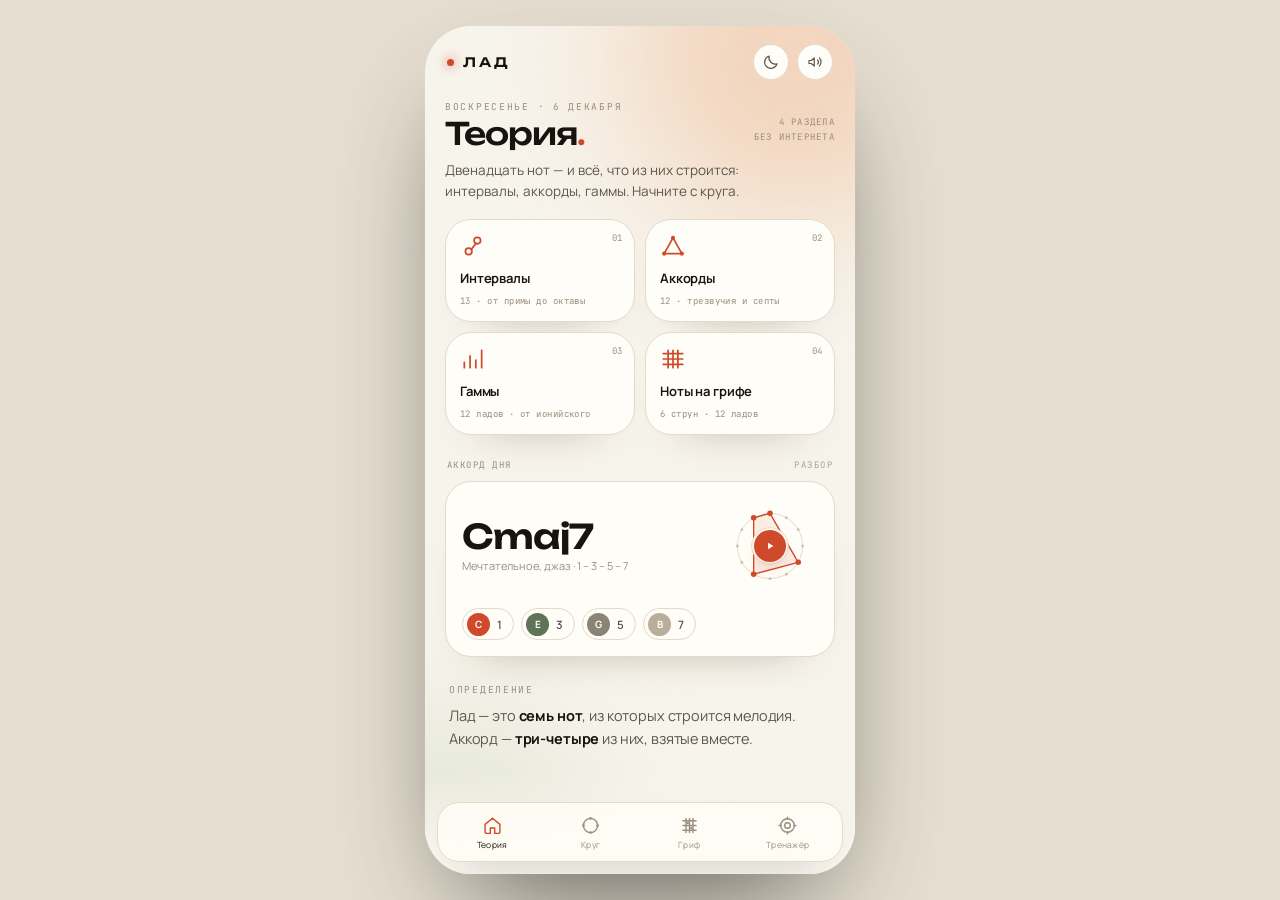
==== commit 687c12d2: "Телефон: затухание под таббаром, гриф 0-12 целиком, отладка WebView" ====
--- a/app.html
+++ b/app.html
@@ -22,6 +22,8 @@
 
   <main class="screen" id="screen"></main>
 
+  <div class="scrim" aria-hidden="true"></div>
+
   <nav class="tabbar" aria-label="Разделы">
     <button class="tab" data-act="tab" data-tab="home">
       <svg viewBox="0 0 24 24" fill="none" stroke="currentColor" stroke-width="1.6" stroke-linecap="round" stroke-linejoin="round"><path d="M3.5 10.7 12 3.7l8.5 7v8.5a1.8 1.8 0 0 1-1.8 1.8h-4.2v-6.2h-5V21H5.3a1.8 1.8 0 0 1-1.8-1.8Z"/></svg>
--- a/assets/app.css
+++ b/assets/app.css
@@ -587,6 +587,8 @@
 .sh-open { fill: none; stroke: var(--ink-2); stroke-width: 1; }
 .sh-mute { stroke: var(--ink-3); stroke-width: .9; fill: none; }
 .sh-base { font-family: "JetBrains Mono", monospace; font-size: 5.4px; fill: var(--ink-3); text-anchor: end; }
+.more-shapes { display: flex; align-items: center; gap: 6px; margin: 10px auto 0; padding: 0 14px; height: 34px; border-radius: 999px; border: 1px solid var(--line); font-size: 11px; font-weight: 600; color: var(--ink-2); }
+.more-shapes svg { width: 13px; height: 13px; transform: rotate(90deg); }
 .shape-lbl { font-size: 9px; letter-spacing: .05em; text-transform: uppercase; color: var(--ink-3); }
 [data-theme="score"] .shape { border-radius: 2px; }
 
@@ -686,6 +688,7 @@
 /* ------------------------------------------------ tabbar */
 .tabbar {
   position: absolute; left: 12px; right: 12px; bottom: 12px;
+  z-index: 3;
   display: grid; grid-template-columns: repeat(4, 1fr);
   padding: 7px 5px 6px;
   background: var(--tab-bg);
@@ -728,6 +731,13 @@
 
 /* ------------------------------------------------ motion */
 @keyframes rise { from { opacity: 0; transform: translateY(10px); } to { opacity: 1; transform: none; } }
+/* мягкое затухание под плавающим таббаром: контент не выглядывает из-под него */
+.scrim {
+  position: absolute; left: 0; right: 0; bottom: 0; height: 104px;
+  background: linear-gradient(to top, var(--bg) 30%, color-mix(in srgb, var(--bg) 60%, transparent) 62%, transparent);
+  pointer-events: none; z-index: 2;
+}
+
 .screen-enter > * { animation: rise .5s cubic-bezier(.2, .7, .2, 1) both; }
 .screen-enter > *:nth-child(2) { animation-delay: .03s; }
 .screen-enter > *:nth-child(3) { animation-delay: .06s; }
@@ -746,3 +756,14 @@
   .shead h1 { font-size: 27px; }
   .wheel-wrap { width: 300px; }
 }
+
+/* разбор ошибок и время на вопрос */
+.fb-time { margin-left: auto; font-family: "JetBrains Mono", monospace; font-size: 11px; color: var(--ink-3); }
+.review .review-row { display: flex; flex-wrap: wrap; align-items: baseline; justify-content: space-between; gap: 4px 14px; padding: 9px 0; border-top: 1px solid var(--line); font-size: 12.5px; }
+.review .review-row span { flex: 1 1 auto; min-width: 0; }
+.review .review-row span { color: var(--ink-2); }
+.review .review-row b { flex: 0 0 auto; margin-left: auto; font-weight: 650; color: var(--ink); text-align: right; }
+.review-more { padding-top: 8px; font-size: 11.5px; color: var(--ink-3); }
+
+.card.review { padding: 16px 18px 12px; margin-top: 14px; }
+.card.review .slabel { margin: 0 0 4px; }
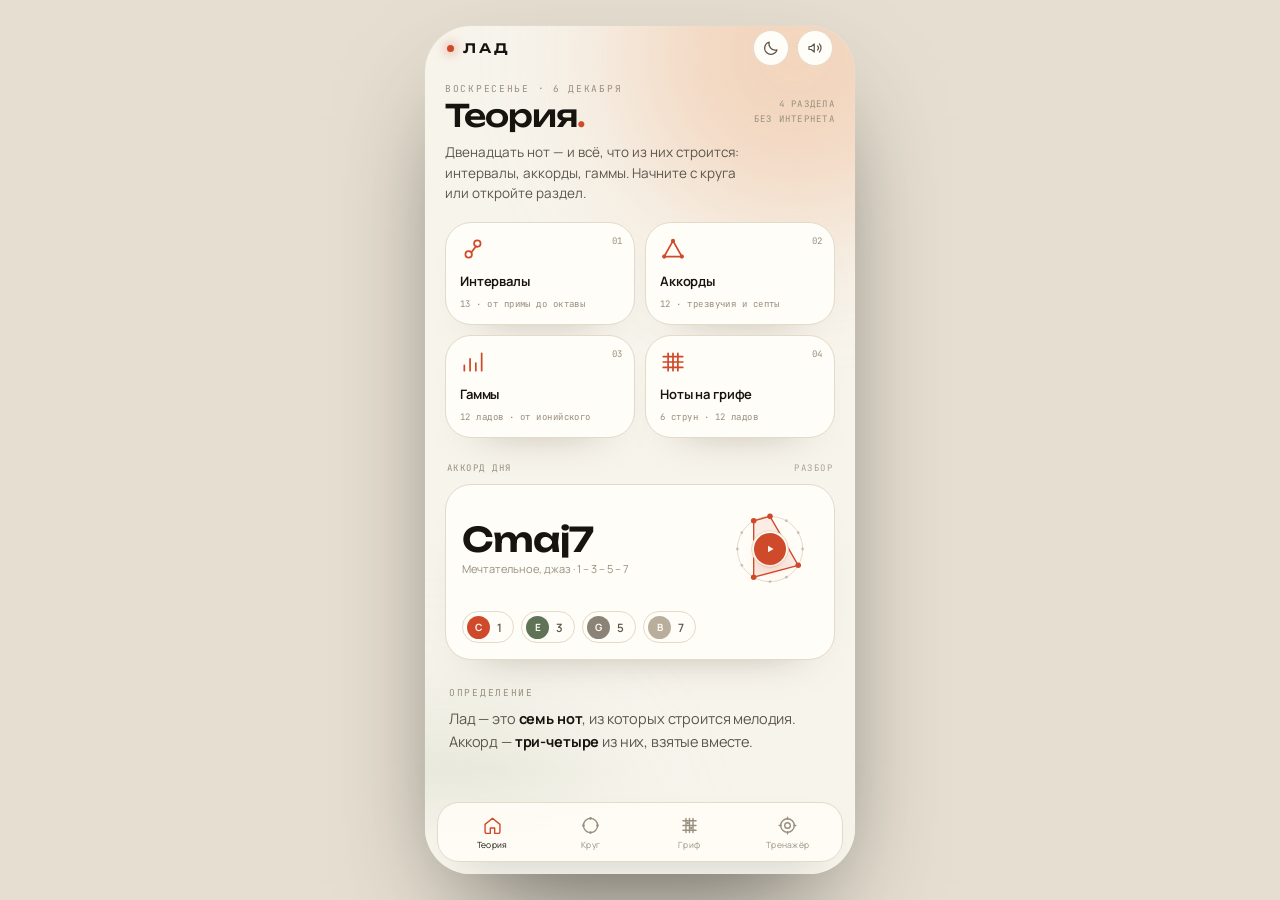
==== commit 5a03fb9a: "Назад: всегда на главную, подтверждение прерывания серии; в теории все интервалы" ====
--- a/app.html
+++ b/app.html
@@ -24,6 +24,8 @@
 
   <div class="scrim" aria-hidden="true"></div>
 
+  <div id="modal" class="modal-host" aria-live="polite"></div>
+
   <nav class="tabbar" aria-label="Разделы">
     <button class="tab" data-act="tab" data-tab="home">
       <svg viewBox="0 0 24 24" fill="none" stroke="currentColor" stroke-width="1.6" stroke-linecap="round" stroke-linejoin="round"><path d="M3.5 10.7 12 3.7l8.5 7v8.5a1.8 1.8 0 0 1-1.8 1.8h-4.2v-6.2h-5V21H5.3a1.8 1.8 0 0 1-1.8-1.8Z"/></svg>
--- a/assets/app.css
+++ b/assets/app.css
@@ -3,7 +3,7 @@
    Один интерфейс · четыре темы
    ============================================================ */
 
-*, *::before, *::after { box-sizing: border-box; }
+*, *::before, *::after { box-sizing: border-box; -webkit-tap-highlight-color: transparent; }
 html, body { height: 100%; }
 body {
   margin: 0;
@@ -172,7 +172,7 @@
 /* ------------------------------------------------ top bar */
 .topbar {
   display: flex; align-items: center; justify-content: space-between;
-  gap: 12px; padding: calc(18px + env(safe-area-inset-top, 0px)) 22px 8px; min-height: 58px;
+  gap: 12px; padding: 4px 22px 4px; min-height: 42px;
 }
 .brand {
   display: flex; align-items: center; gap: 9px;
@@ -359,11 +359,16 @@
 /* ------------------------------------------------ circle */
 .wheel-wrap {
   position: relative; width: min(100%, 330px); margin: 2px auto 0; aspect-ratio: 1;
-  touch-action: none; cursor: grab; user-select: none; -webkit-user-select: none;
+  touch-action: pan-y; cursor: grab; user-select: none; -webkit-user-select: none;
 }
 body.is-dragging .wheel-wrap { cursor: grabbing; }
 body.is-dragging { overscroll-behavior: none; }
-.wheel-wrap svg { display: block; width: 100%; height: 100%; overflow: visible; }
+.wheel-wrap svg {
+  display: block; width: 100%; height: 100%; overflow: visible;
+  /* жесты ловим только внутри круга: в углах квадрата проходит обычный скролл */
+  clip-path: circle(50% at 50% 50%);
+  touch-action: none;
+}
 .wheel-center { position: absolute; inset: 0; display: grid; place-content: center; text-align: center; pointer-events: none; }
 .wheel-center > * { max-width: 120px; margin-left: auto; margin-right: auto; }
 .wheel-sym {
@@ -382,8 +387,13 @@
 
 .wheel text { font-family: "Manrope", sans-serif; }
 .wnode { cursor: pointer; }
-.wnode .base { fill: var(--node); stroke: var(--node-line); stroke-width: 1; transition: fill .25s ease, stroke .25s ease; }
+.wnode .base { fill: var(--node); stroke: var(--node-line); stroke-width: 1; transition: fill .25s ease, stroke .25s ease, transform .16s ease; transform-box: fill-box; transform-origin: center; }
 .wnode .halo { fill: var(--accent); opacity: 0; transition: opacity .3s ease; }
+/* нажатие: мягкое увеличение и янтарная обводка вместо системного квадрата */
+.wnode.is-press .base { transform: scale(1.13); stroke: var(--accent); stroke-width: 1.6; }
+.wnode.is-press .halo { opacity: .26; }
+.wnode:focus { outline: none; }
+.wnode:focus-visible .base { stroke: var(--accent); stroke-width: 2; }
 .wnode .lbl { fill: var(--ink-2); font-size: 11px; font-weight: 600; letter-spacing: -.02em; }
 .wnode .sol { fill: var(--ink-3); font-size: 5.6px; letter-spacing: .02em; opacity: .6; transition: opacity .2s ease, fill .2s ease; }
 .wnode.is-on .base { fill: var(--accent); stroke: var(--accent); }
@@ -405,30 +415,6 @@
 .wheel .deg-strong { fill: var(--accent); font-weight: 600; }
 .wheel .disc { fill: var(--bg); opacity: .94; }
 
-.tones { display: flex; justify-content: center; flex-wrap: wrap; gap: 7px; margin-top: 8px; }
-.tone {
-  display: flex; align-items: center; gap: 7px;
-  height: 32px; padding: 0 11px 0 4px;
-  border: 1px solid var(--line); border-radius: 999px;
-  font-size: 11.5px; font-weight: 600; color: var(--ink-2);
-  background: transparent;
-}
-.tone b { width: 23px; height: 23px; border-radius: 50%; display: grid; place-items: center; background: var(--accent); color: var(--accent-ink); font-size: 10px; }
-.tone.is-2 b { background: var(--accent-2); color: var(--dot-ink); }
-.tone.is-3 b { background: var(--deg-5); color: var(--dot-ink); }
-.tone.is-4 b { background: var(--deg-7); color: var(--dot-ink); }
-.tone small { font-family: "JetBrains Mono", monospace; font-size: 8.5px; color: var(--ink-3); }
-
-/* гамма: семь тонов должны помещаться в одну строку */
-.tones.dense { gap: 5px; }
-.tones.dense .tone { height: 29px; padding: 0 8px 0 3px; gap: 5px; font-size: 10.5px; }
-.tones.dense .tone b { width: 21px; height: 21px; font-size: 9px; }
-.tones.dense .tone small { font-size: 8px; }
-
-/* в гамме цвет не несёт смысла ступени — красим только тонику */
-.tones.is-scale .tone b { background: var(--surface-2); color: var(--ink-2); }
-.tones.is-scale .tone:first-child b { background: var(--accent); color: var(--accent-ink); }
-
 .play-row { display: flex; gap: 9px; margin-top: 14px; }
 .play-row .btn-primary { flex: 1; }
 .btn-square { width: 52px; height: 52px; border-radius: 16px; border: 1px solid var(--line); display: grid; place-items: center; color: var(--ink-2); background: var(--surface); transition: background .18s, color .18s, border-color .18s; }
@@ -565,8 +551,7 @@
 .legend i { width: 8px; height: 8px; border-radius: 50%; display: block; }
 
 /* короткое определение внизу главной */
-.pull { margin: 26px 4px 0; }
-.pull .kicker { margin-bottom: 9px; }
+.pull { margin: 26px 4px 0; }.pull .kicker { margin-bottom: 9px; }
 .pull p { margin: 0; font-size: 14.5px; line-height: 1.55; letter-spacing: -.01em; color: var(--ink-2); }
 .pull b { color: var(--ink); font-weight: 700; }
 [data-theme="score"] .pull p { font-family: "Playfair Display", serif; font-size: 16px; }
@@ -650,6 +635,85 @@
 
 .seg.three button { font-size: 10.5px; padding: 0 4px; }
 .btn-primary.wide { width: 100%; margin-top: 16px; }
+
+/* ------------------------------------------------ теория: раздел */
+.theory { margin-top: 2px; }
+.theory h2 {
+  margin: 22px 0 7px; font-family: var(--font-display);
+  font-size: 15px; font-weight: 500; letter-spacing: -.02em; color: var(--ink);
+}
+.theory p { margin: 0; font-size: 13.5px; line-height: 1.6; color: var(--ink-2); letter-spacing: -.005em; }
+.theory p b { color: var(--ink); font-weight: 650; }
+
+.ctype { margin-top: 10px; border-top: 1px solid var(--line); }
+.ctype-row {
+  display: grid; grid-template-columns: 62px 1fr; gap: 10px; align-items: baseline;
+  padding: 9px 0; border-bottom: 1px solid var(--line);
+}
+.ctype-row code {
+  font-family: "JetBrains Mono", monospace; font-size: 12px; font-weight: 500;
+  color: var(--accent); letter-spacing: -.02em;
+}
+.ctype-row span { font-size: 12px; line-height: 1.45; color: var(--ink-2); }
+.ctype-row span i { font-style: normal; font-weight: 650; color: var(--ink); }
+
+.tip {
+  margin-top: 16px; padding: 12px 14px 13px;
+  border-left: 2px solid var(--accent);
+  background: var(--surface-2);
+  border-radius: 4px 14px 14px 4px;
+}
+.tip .k {
+  margin-bottom: 5px; font-family: "JetBrains Mono", monospace; font-size: 8.5px;
+  letter-spacing: .16em; text-transform: uppercase; color: var(--ink-3);
+}
+.tip p { font-size: 12.5px; line-height: 1.55; }
+
+.lead-wide { max-width: none; }
+
+/* таблицы в теории: лады, струны */
+.dtable { margin-top: 10px; border-top: 1px solid var(--line); }
+.dtable-row {
+  display: grid; grid-template-columns: minmax(0, 1.05fr) 54px minmax(0, 1.2fr);
+  grid-auto-flow: row;
+  gap: 10px; align-items: baseline;
+  padding: 8px 0; border-bottom: 1px solid var(--line);
+  font-size: 12px; line-height: 1.4; color: var(--ink-2);
+}
+.dtable-row > span { min-width: 0; }
+.dtable-row span:first-child { color: var(--ink); font-weight: 600; }
+.dtable-row.is-head {
+  padding: 7px 0 6px;
+  font-family: "JetBrains Mono", monospace; font-size: 8.5px;
+  letter-spacing: .14em; text-transform: uppercase; color: var(--ink-3);
+}
+.dtable-row.is-head span:first-child { color: var(--ink-3); font-weight: 400; }
+[data-theme="score"] .dtable-row { font-family: "Playfair Display", serif; font-size: 13px; }
+
+/* ------------------------------------------------ диалог «назад» */
+.modal-host { position: absolute; inset: 0; pointer-events: none; z-index: 6; }
+.modal {
+  position: absolute; inset: 0; pointer-events: auto;
+  display: flex; align-items: flex-end; justify-content: center;
+  padding: 0 16px calc(112px + env(safe-area-inset-bottom));
+  background: color-mix(in srgb, #000 58%, transparent);
+  animation: modal-in .18s ease-out;
+}
+.modal-card {
+  width: 100%; padding: 20px 20px 16px;
+  background: var(--surface); border: 1px solid var(--line);
+  border-radius: 22px; box-shadow: 0 24px 60px -24px rgba(0, 0, 0, .55);
+}
+.modal-card .kicker { margin-bottom: 8px; }
+.modal-card h3 {
+  margin: 0 0 8px; font-family: var(--font-display);
+  font-size: 19px; font-weight: 500; letter-spacing: -.02em; color: var(--ink);
+}
+.modal-card p { margin: 0 0 16px; font-size: 13px; line-height: 1.55; color: var(--ink-2); }
+.modal-card .btn-primary { margin-bottom: 8px; }
+.modal-card .btn-ghost { margin-top: 0; }
+[data-theme="score"] .modal-card { border-radius: 3px; }
+@keyframes modal-in { from { opacity: 0; transform: translateY(12px); } to { opacity: 1; transform: none; } }
 .btn-primary[disabled] { opacity: .4; box-shadow: none; }
 .btn-ghost { display: block; width: 100%; height: 44px; margin-top: 10px; border: 1px solid var(--line); border-radius: 14px; font-size: 12px; font-weight: 650; color: var(--ink-2); background: transparent; }
 [data-theme="score"] .btn-ghost { border-radius: 3px; font-family: "JetBrains Mono", monospace; font-size: 10px; letter-spacing: .08em; text-transform: uppercase; }
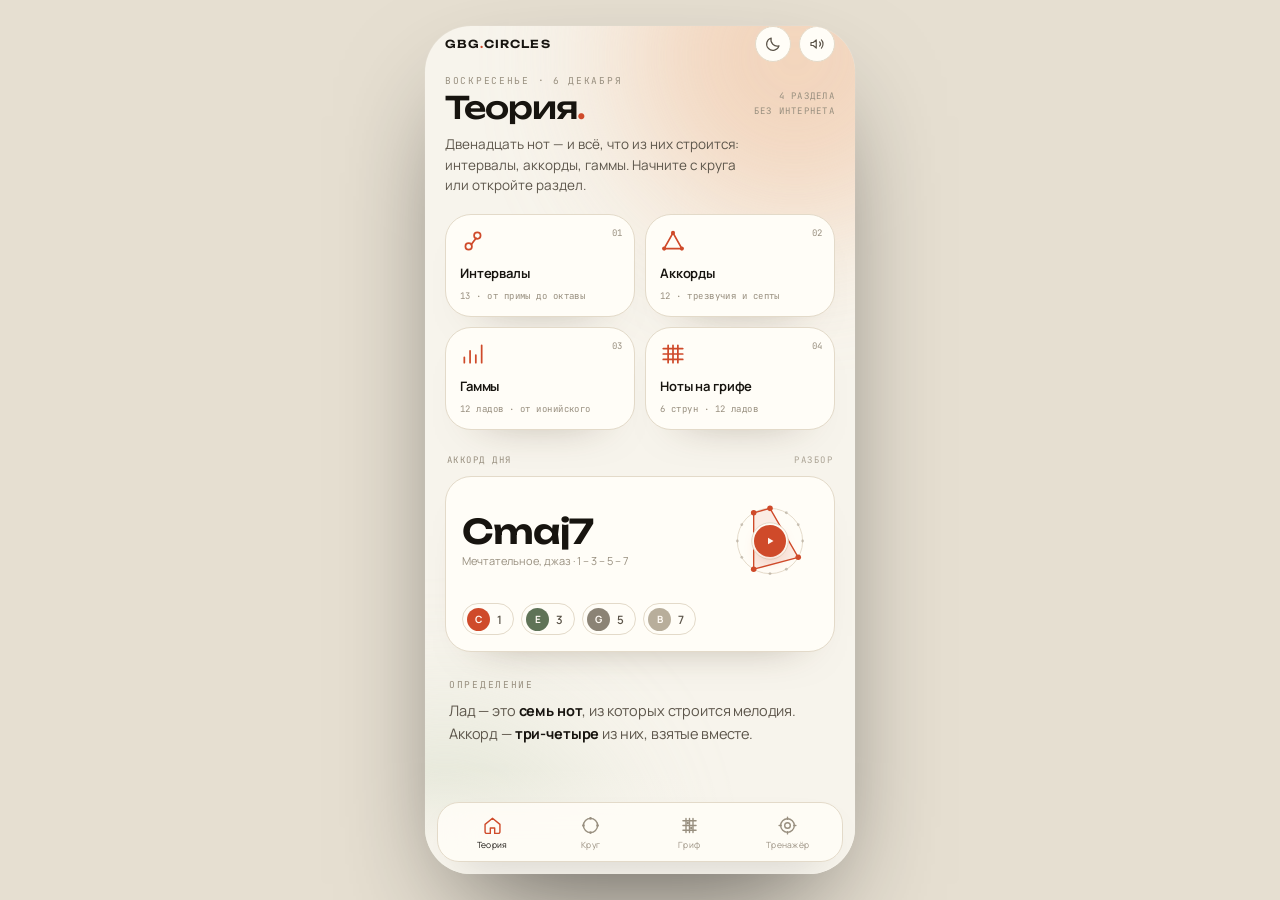
==== commit 07c5c537: "Переименование в GBG CIRCLES; свайп натуральные→все 12 в нужную сторону; щипок интервала без обрыва " ====
--- a/app.html
+++ b/app.html
@@ -3,7 +3,7 @@
 <head>
 <meta charset="utf-8">
 <meta name="viewport" content="width=device-width, initial-scale=1, viewport-fit=cover">
-<title>ЛАД — теория на грифе</title>
+<title>GBG CIRCLES — теория на грифе</title>
 <link rel="stylesheet" href="assets/fonts/fonts.css">
 <link rel="stylesheet" href="assets/app.css">
 </head>
@@ -13,7 +13,7 @@
   <div class="glow" aria-hidden="true"><span></span><span></span></div>
 
   <header class="topbar">
-    <div class="brand"><span class="brand-dot"></span>ЛАД</div>
+    <div class="brand">GBG<span class="brand-sep">.</span>CIRCLES</div>
     <div class="top-actions">
       <button class="icon-btn" id="themeBtn" aria-label="Светлая или тёмная тема" title="Тема"></button>
       <button class="icon-btn" id="soundBtn" aria-label="Включить или выключить звук"></button>
--- a/assets/app.css
+++ b/assets/app.css
@@ -172,14 +172,15 @@
 /* ------------------------------------------------ top bar */
 .topbar {
   display: flex; align-items: center; justify-content: space-between;
-  gap: 12px; padding: 4px 22px 4px; min-height: 42px;
+  gap: 12px; padding: 0 20px 0; min-height: 34px;
 }
 .brand {
-  display: flex; align-items: center; gap: 9px;
-  font-family: var(--font-display); font-size: 13px; font-weight: 600;
-  letter-spacing: .22em;
+  display: block; white-space: nowrap;
+  font-family: var(--font-display); font-size: 11px; font-weight: 600;
+  letter-spacing: .1em;
 }
 .brand-dot { width: 7px; height: 7px; border-radius: 50%; background: var(--accent); box-shadow: 0 0 12px var(--accent); }
+.brand-sep { color: var(--accent); margin: 0 -.02em; }
 [data-theme="score"] .brand { font-family: "Playfair Display", serif; font-weight: 600; letter-spacing: .1em; font-size: 16px; }
 [data-theme="score"] .brand-dot { border-radius: 0; transform: rotate(45deg); width: 6px; height: 6px; }
 .top-actions { display: flex; align-items: center; gap: 8px; }
@@ -512,7 +513,8 @@
 input[type="range"]::-moz-range-track { height: 3px; background: var(--line); border-radius: 99px; }
 input[type="range"]::-moz-range-progress { height: 3px; background: var(--accent); border-radius: 99px; }
 input[type="range"]::-moz-range-thumb { width: 18px; height: 18px; border-radius: 50%; background: var(--bg); border: 2px solid var(--accent); }
-.scale-marks { display: flex; justify-content: space-between; margin-top: 2px; font-family: "JetBrains Mono", monospace; font-size: 7.5px; color: var(--ink-3); letter-spacing: .02em; }
+.scale-marks { position: relative; height: 13px; margin-top: 4px; font-family: "JetBrains Mono", monospace; font-size: 7.5px; color: var(--ink-3); letter-spacing: .02em; }
+.scale-marks span { position: absolute; transform: translateX(-50%); white-space: nowrap; }
 
 .harmony { margin-top: 16px; }
 .harmony-row { display: flex; gap: 6px; overflow-x: auto; padding-bottom: 3px; scrollbar-width: none; }
@@ -527,12 +529,23 @@
 [data-theme="score"] .harmony-row button { border-radius: 2px; }
 
 /* ------------------------------------------------ neck */
-.neck-card { padding: 12px 8px 6px; overflow: hidden; }
+.neck-card { padding: 12px 8px 6px; overflow: hidden; touch-action: pan-y; }
 .neck-card > svg { display: block; width: 100%; height: auto; }
+.neck-card > svg.neck-flip { animation: neck-flip .26s ease-out; }
+@keyframes neck-flip { from { opacity: .25; transform: translateX(var(--dir, 26px)); } to { opacity: 1; transform: none; } }
+.screen, .screen * { touch-action: pan-y; }
+.chips { touch-action: pan-y; }
+.chips.is-scrollable, .chips.is-scrollable * { touch-action: pan-x pan-y; }
+.circle-bar, .wheel-hint { touch-action: pan-y; }
+.wheel-wrap > svg.circle-slide { animation: circle-slide .28s cubic-bezier(.22, .61, .36, 1); }
+@keyframes circle-slide { from { opacity: .3; transform: translateX(var(--dir, 24px)); } to { opacity: 1; transform: none; } }
+.label-chips { margin-top: 10px; }
+.legend em { font-style: normal; color: var(--ink-3); opacity: .8; }
 .fb-string { stroke: var(--line); }
 .fb-fret { stroke: var(--line); stroke-width: 1; opacity: .9; }
 .fb-nut { stroke: var(--ink-2); stroke-width: 4; stroke-linecap: round; }
 .fb-fretnum { font-family: "JetBrains Mono", monospace; font-size: 6px; fill: var(--ink-3); }
+.fb-muted { font-family: "JetBrains Mono", monospace; font-size: 12px; fill: var(--ink-3); }
 .fb-string-name { font-family: "JetBrains Mono", monospace; font-size: 7px; fill: var(--ink-3); }
 .fb-inlay { fill: var(--line); opacity: .85; }
 .fb-dot text { font-family: "Manrope", sans-serif; font-size: 6.6px; font-weight: 700; fill: var(--dot-ink); }
@@ -542,8 +555,8 @@
 .fb-dot.d3 circle.fill { fill: var(--deg-5); }
 .fb-dot.d4 circle.fill { fill: var(--deg-7); }
 .fb-dot.dim { opacity: .42; }
-.fb-hit { fill: transparent; cursor: pointer; }
-.fb-hit:hover { fill: var(--accent); opacity: .08; }
+.fb-hit { fill: transparent; cursor: pointer; outline: none; -webkit-tap-highlight-color: transparent; }
+@media (hover: hover) { .fb-hit:hover { fill: var(--accent); opacity: .08; } }
 .fb-col-hint { fill: var(--accent-fill); }
 
 .legend { display: flex; flex-wrap: wrap; gap: 12px; margin-top: 14px; padding: 0 4px; }
@@ -612,7 +625,7 @@
 .strip-num { font-family: "JetBrains Mono", monospace; font-size: 8.5px; fill: var(--ink-3); }
 .strip-num.is-hit { fill: var(--ink-2); }
 .strip-dot-lbl { font-family: "Manrope", sans-serif; font-size: 12px; font-weight: 700; fill: var(--accent-ink); }
-.strip .fb-hit:hover { fill: var(--accent); opacity: .09; }
+@media (hover: hover) { .strip .fb-hit:hover { fill: var(--accent); opacity: .09; } }
 .fb-text { font-size: 12px; font-weight: 600; display: flex; align-items: center; gap: 8px; }
 .fb-text.ok { color: #2f7d51; }
 .fb-text.no { color: var(--accent); }
@@ -831,3 +844,7 @@
 
 .card.review { padding: 16px 18px 12px; margin-top: 14px; }
 .card.review .slabel { margin: 0 0 4px; }
+
+.fb-dot .fill { transition: transform .16s ease, stroke .2s ease, stroke-width .2s ease; transform-box: fill-box; transform-origin: center; }
+.fb-dot.is-press .fill { transform: scale(1.18); stroke: var(--accent); stroke-width: 2.6; }
+.fb-dot.is-press text { transform: scale(1.06); transform-box: fill-box; transform-origin: center; }
